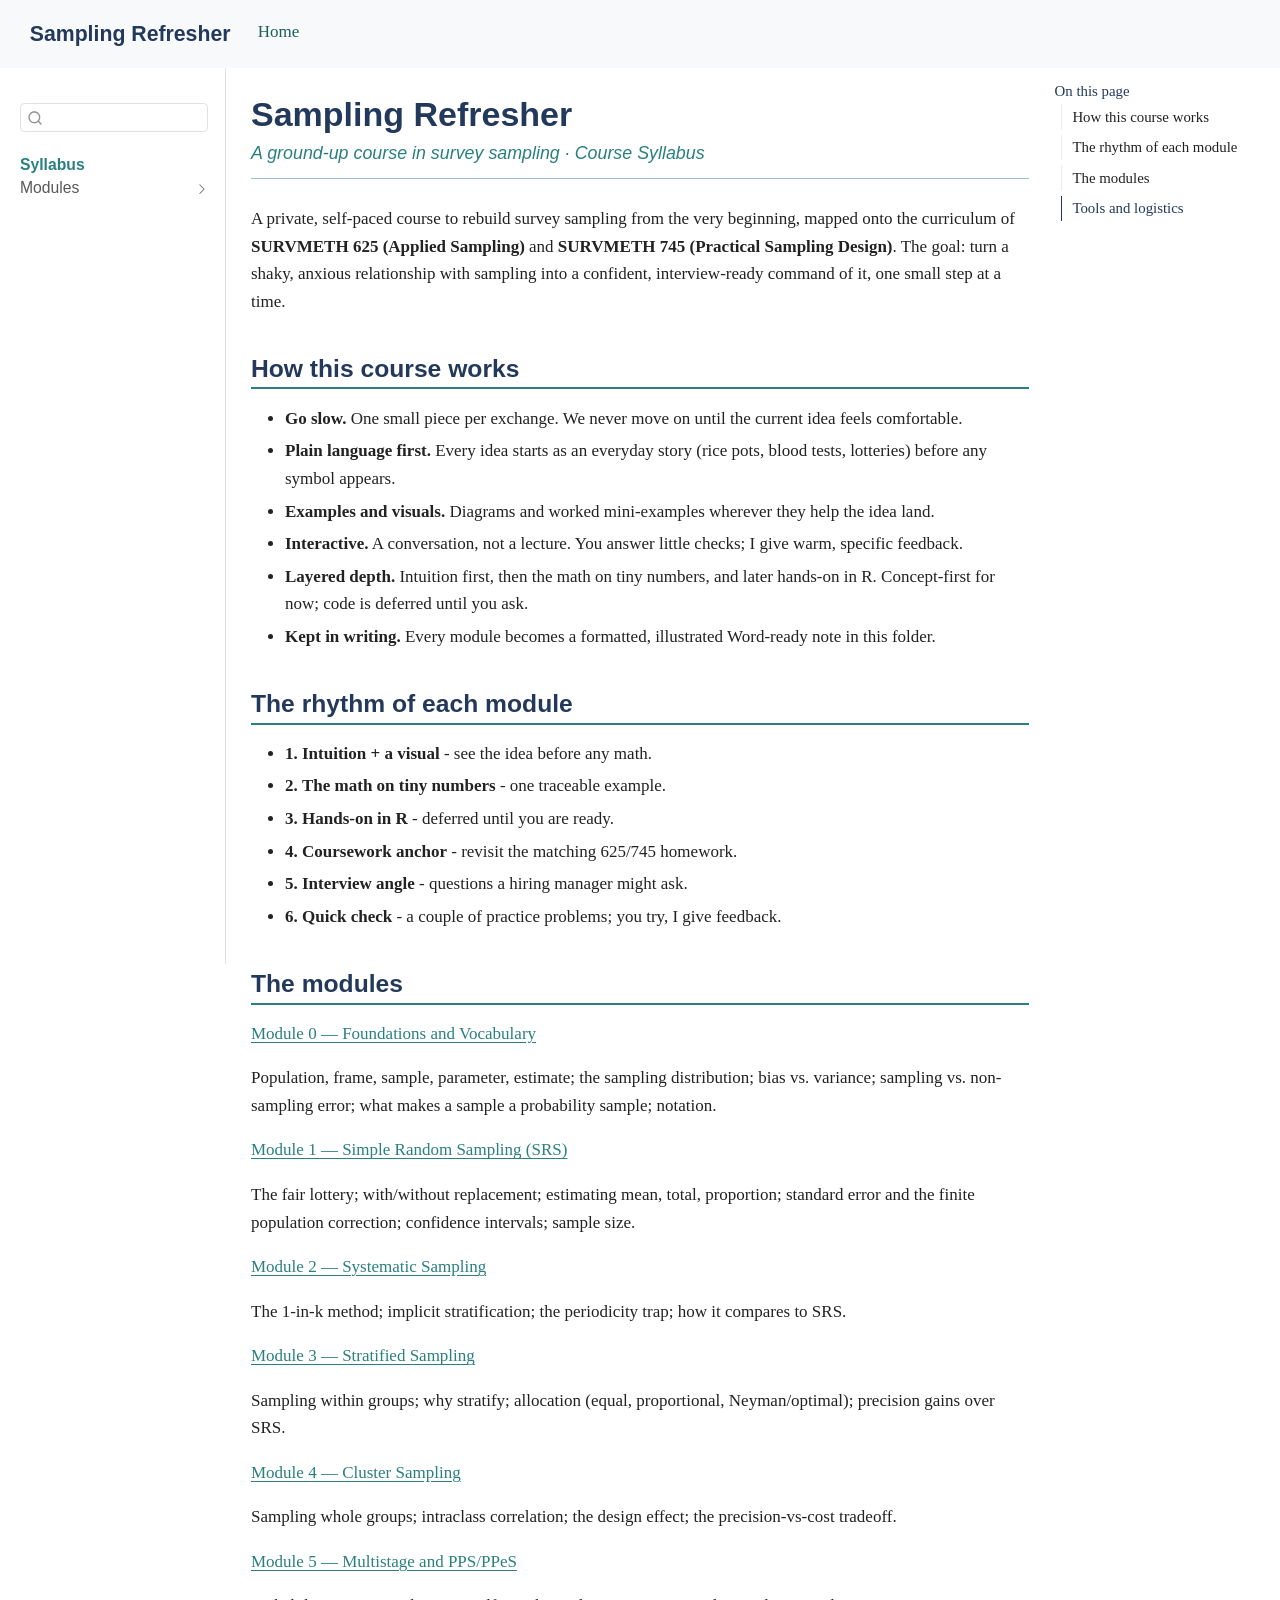
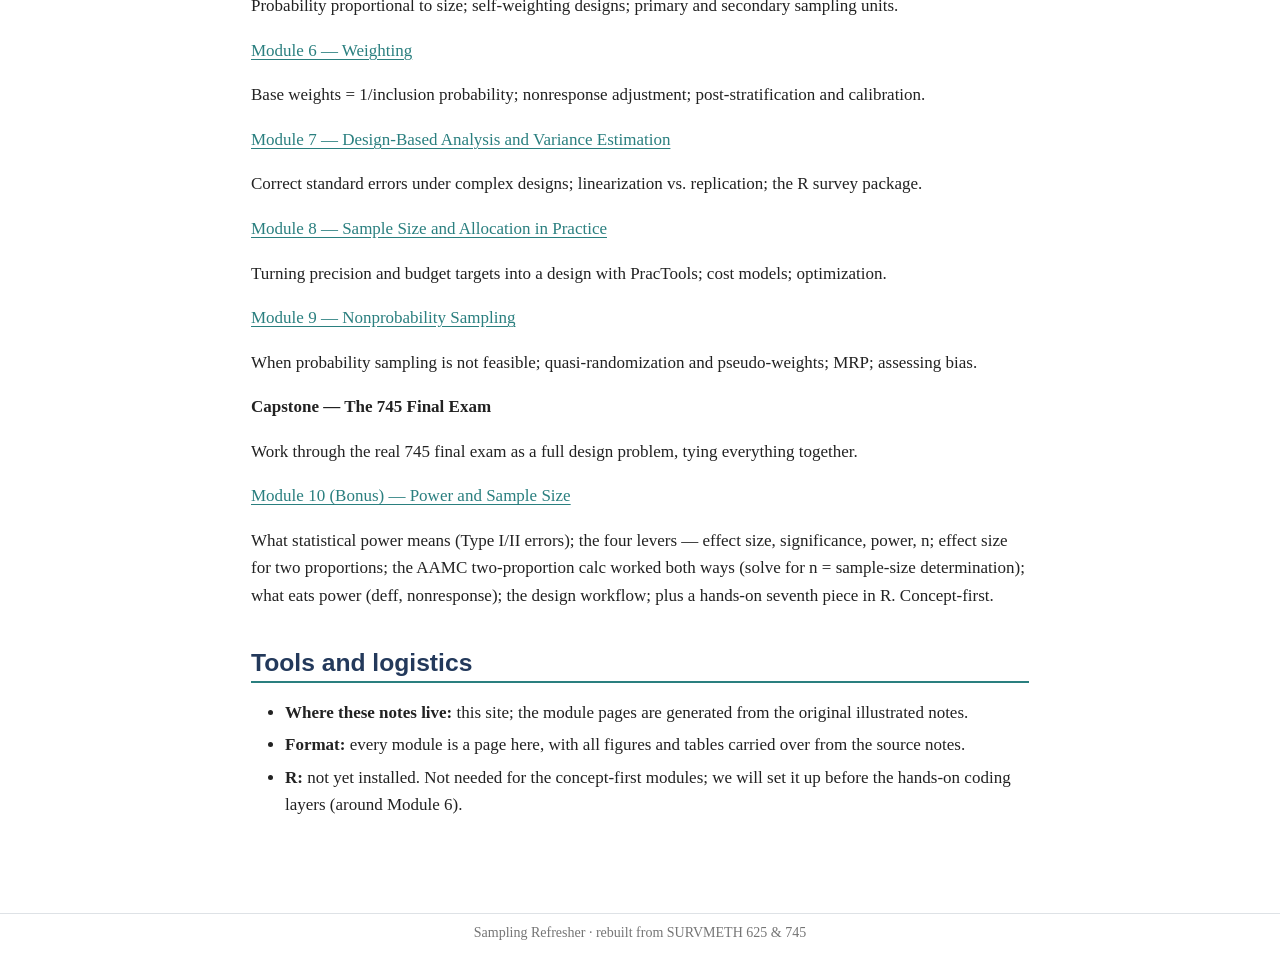
==== index.html @ e7a9854f "Built site for gh-pages" ====
<!DOCTYPE html>
<html xmlns="http://www.w3.org/1999/xhtml" lang="en" xml:lang="en"><head>

<meta charset="utf-8">
<meta name="generator" content="quarto-1.10.18">

<meta name="viewport" content="width=device-width, initial-scale=1.0, user-scalable=yes">


<title>Sampling Refresher</title>
<style>
/* Default styles provided by pandoc.
** See https://pandoc.org/MANUAL.html#variables-for-html for config info.
*/
span.smallcaps{font-variant: small-caps;}
div.columns{display: flex; gap: 1.5em;}
div.column{flex: auto;}
@media screen {
div.columns{gap: min(4vw, 1.5em);}
div.column{overflow-x: auto;}
}
div.hanging-indent{margin-left: 1.5em; text-indent: -1.5em;}
ul.task-list{list-style: none;}
ul.task-list li input[type="checkbox"] {
  width: 0.8em;
  margin: 0 0.8em 0.2em -1em; /* quarto-specific, see https://github.com/quarto-dev/quarto-cli/issues/4556 */ 
  vertical-align: middle;
}
</style>


<script src="site_libs/quarto-nav/quarto-nav.js"></script>
<script src="site_libs/quarto-nav/headroom.min.js"></script>
<script src="site_libs/clipboard/clipboard.min.js"></script>
<script src="site_libs/quarto-search/autocomplete.umd.js"></script>
<script src="site_libs/quarto-search/fuse.min.js"></script>
<script src="site_libs/quarto-search/quarto-search.js"></script>
<meta name="quarto:offset" content="./">
<script src="site_libs/quarto-html/quarto.js" type="module"></script>
<script src="site_libs/quarto-html/tabsets/tabsets.js" type="module"></script>
<script src="site_libs/quarto-html/popper.min.js"></script>
<script src="site_libs/quarto-html/tippy.umd.min.js"></script>
<script src="site_libs/quarto-html/anchor.min.js"></script>
<link href="site_libs/quarto-html/tippy.css" rel="stylesheet">
<link href="site_libs/quarto-html/quarto-syntax-highlighting-64a204ab8560d761af7679ceaba22944.css" rel="stylesheet" id="quarto-text-highlighting-styles">
<script src="site_libs/bootstrap/bootstrap.min.js"></script>
<link href="site_libs/bootstrap/bootstrap-icons.css" rel="stylesheet">
<link href="site_libs/bootstrap/bootstrap-e8ed365c7b7034f9f3f4ff1c177e9bdc.min.css" rel="stylesheet" append-hash="true" id="quarto-bootstrap" data-mode="light">
<script id="quarto-search-options" type="application/json">{
  "location": "sidebar",
  "copy-button": false,
  "collapse-after": 3,
  "panel-placement": "start",
  "type": "textbox",
  "limit": 50,
  "keyboard-shortcut": [
    "f",
    "/",
    "s"
  ],
  "language": {
    "search-no-results-text": "No results",
    "search-matching-documents-text": "matching documents",
    "search-copy-link-title": "Copy link to search",
    "search-hide-matches-text": "Hide additional matches",
    "search-more-match-text": "more match in this document",
    "search-more-matches-text": "more matches in this document",
    "search-clear-button-title": "Clear",
    "search-text-placeholder": "",
    "search-detached-cancel-button-title": "Cancel",
    "search-submit-button-title": "Submit",
    "search-label": "Search"
  }
}</script>


</head>

<body class="nav-sidebar docked nav-fixed quarto-light">

<div id="quarto-search-results"></div>
  <header id="quarto-header" class="headroom fixed-top">
    <nav class="navbar navbar-expand-lg " data-bs-theme="dark">
      <div class="navbar-container container-fluid">
      <div class="navbar-brand-container mx-auto">
    <a class="navbar-brand" href="./index.html">
    <span class="navbar-title">Sampling Refresher</span>
    </a>
  </div>
          <button class="navbar-toggler" type="button" data-bs-toggle="collapse" data-bs-target="#navbarCollapse" aria-controls="navbarCollapse" role="menu" aria-expanded="false" aria-label="Toggle navigation" onclick="if (window.quartoToggleHeadroom) { window.quartoToggleHeadroom(); }">
  <span class="navbar-toggler-icon"></span>
</button>
          <div class="collapse navbar-collapse" id="navbarCollapse">
            <ul class="navbar-nav navbar-nav-scroll me-auto">
  <li class="nav-item">
    <a class="nav-link active" href="./index.html" aria-current="page"> 
<span class="menu-text">Home</span></a>
  </li>  
</ul>
          </div> <!-- /navcollapse -->
            <div class="quarto-navbar-tools">
</div>
      </div> <!-- /container-fluid -->
    </nav>
  <nav class="quarto-secondary-nav">
    <div class="container-fluid d-flex">
      <button type="button" class="quarto-btn-toggle btn" data-bs-toggle="collapse" role="button" data-bs-target=".quarto-sidebar-collapse-item" aria-controls="quarto-sidebar" aria-expanded="false" aria-label="Toggle sidebar navigation" onclick="if (window.quartoToggleHeadroom) { window.quartoToggleHeadroom(); }">
        <i class="bi bi-layout-text-sidebar-reverse"></i>
      </button>
        <nav class="quarto-page-breadcrumbs" aria-label="breadcrumb"><ol class="breadcrumb"><li class="breadcrumb-item"><a href="./index.html">Syllabus</a></li></ol></nav>
        <a class="flex-grow-1" role="navigation" data-bs-toggle="collapse" data-bs-target=".quarto-sidebar-collapse-item" aria-controls="quarto-sidebar" aria-expanded="false" aria-label="Toggle sidebar navigation" onclick="if (window.quartoToggleHeadroom) { window.quartoToggleHeadroom(); }">      
        </a>
      <button type="button" class="btn quarto-search-button" aria-label="Search" onclick="window.quartoOpenSearch();">
        <i class="bi bi-search"></i>
      </button>
    </div>
  </nav>
</header>
<!-- content -->
<div id="quarto-content" class="quarto-container page-columns page-rows-contents page-layout-article page-navbar">
<!-- sidebar -->
  <nav id="quarto-sidebar" class="sidebar collapse collapse-horizontal quarto-sidebar-collapse-item sidebar-navigation docked overflow-auto">
        <div class="mt-2 flex-shrink-0 align-items-center">
        <div class="sidebar-search">
        <div id="quarto-search" class="" title="Search"></div>
        </div>
        </div>
    <div class="sidebar-menu-container"> 
    <ul class="list-unstyled mt-1">
        <li class="sidebar-item">
  <div class="sidebar-item-container"> 
  <a href="./index.html" class="sidebar-item-text sidebar-link active">
 <span class="menu-text">Syllabus</span></a>
  </div>
</li>
        <li class="sidebar-item sidebar-item-section">
      <div class="sidebar-item-container"> 
            <a class="sidebar-item-text sidebar-link text-start collapsed" data-bs-toggle="collapse" data-bs-target="#quarto-sidebar-section-1" role="navigation" aria-expanded="false">
 <span class="menu-text">Modules</span></a>
          <a class="sidebar-item-toggle text-start collapsed" data-bs-toggle="collapse" data-bs-target="#quarto-sidebar-section-1" role="navigation" aria-expanded="false" aria-label="Toggle section">
            <i class="bi bi-chevron-right ms-2"></i>
          </a> 
      </div>
      <ul id="quarto-sidebar-section-1" class="collapse list-unstyled sidebar-section depth1 ">  
          <li class="sidebar-item">
  <div class="sidebar-item-container"> 
  <a href="./00-foundations.html" class="sidebar-item-text sidebar-link">
 <span class="menu-text">0 · Foundations</span></a>
  </div>
</li>
          <li class="sidebar-item">
  <div class="sidebar-item-container"> 
  <a href="./01-simple-random-sampling.html" class="sidebar-item-text sidebar-link">
 <span class="menu-text">1 · Simple Random Sampling</span></a>
  </div>
</li>
          <li class="sidebar-item">
  <div class="sidebar-item-container"> 
  <a href="./02-systematic-sampling.html" class="sidebar-item-text sidebar-link">
 <span class="menu-text">2 · Systematic Sampling</span></a>
  </div>
</li>
          <li class="sidebar-item">
  <div class="sidebar-item-container"> 
  <a href="./03-stratified-sampling.html" class="sidebar-item-text sidebar-link">
 <span class="menu-text">3 · Stratified Sampling</span></a>
  </div>
</li>
          <li class="sidebar-item">
  <div class="sidebar-item-container"> 
  <a href="./04-cluster-sampling.html" class="sidebar-item-text sidebar-link">
 <span class="menu-text">4 · Cluster Sampling</span></a>
  </div>
</li>
          <li class="sidebar-item">
  <div class="sidebar-item-container"> 
  <a href="./05-multistage-pps.html" class="sidebar-item-text sidebar-link">
 <span class="menu-text">5 · Multistage &amp; PPS</span></a>
  </div>
</li>
          <li class="sidebar-item">
  <div class="sidebar-item-container"> 
  <a href="./06-weighting.html" class="sidebar-item-text sidebar-link">
 <span class="menu-text">6 · Weighting</span></a>
  </div>
</li>
          <li class="sidebar-item">
  <div class="sidebar-item-container"> 
  <a href="./07-design-based-analysis.html" class="sidebar-item-text sidebar-link">
 <span class="menu-text">7 · Design-Based Analysis</span></a>
  </div>
</li>
          <li class="sidebar-item">
  <div class="sidebar-item-container"> 
  <a href="./08-sample-size-allocation.html" class="sidebar-item-text sidebar-link">
 <span class="menu-text">8 · Sample Size &amp; Allocation</span></a>
  </div>
</li>
          <li class="sidebar-item">
  <div class="sidebar-item-container"> 
  <a href="./09-nonprobability-sampling.html" class="sidebar-item-text sidebar-link">
 <span class="menu-text">9 · Nonprobability Sampling</span></a>
  </div>
</li>
          <li class="sidebar-item">
  <div class="sidebar-item-container"> 
  <a href="./10-power-sample-size.html" class="sidebar-item-text sidebar-link">
 <span class="menu-text">10 · Power &amp; Sample Size</span></a>
  </div>
</li>
      </ul>
  </li>
    </ul>
    </div>
</nav>
<div id="quarto-sidebar-glass" class="quarto-sidebar-collapse-item" data-bs-toggle="collapse" data-bs-target=".quarto-sidebar-collapse-item"></div>
<!-- margin-sidebar -->
    <div id="quarto-margin-sidebar" class="sidebar margin-sidebar">
        <nav id="TOC" role="doc-toc" class="toc-active">
    <h2 id="toc-title">On this page</h2>
   
  <ul class="collapse">
  <li><a href="#how-this-course-works" id="toc-how-this-course-works" class="nav-link active" data-scroll-target="#how-this-course-works">How this course works</a></li>
  <li><a href="#the-rhythm-of-each-module" id="toc-the-rhythm-of-each-module" class="nav-link" data-scroll-target="#the-rhythm-of-each-module">The rhythm of each module</a></li>
  <li><a href="#the-modules" id="toc-the-modules" class="nav-link" data-scroll-target="#the-modules">The modules</a></li>
  <li><a href="#tools-and-logistics" id="toc-tools-and-logistics" class="nav-link" data-scroll-target="#tools-and-logistics">Tools and logistics</a></li>
  </ul>
</nav>
    </div>
<!-- main -->
<main class="content" id="quarto-document-content">

<header id="title-block-header" class="quarto-title-block default">
<div class="quarto-title">
<h1 class="title">Sampling Refresher</h1>
<p class="subtitle lead">A ground-up course in survey sampling · Course Syllabus</p>
</div>



<div class="quarto-title-meta">

    
  
    
  </div>
  


</header>


<p>A private, self-paced course to rebuild survey sampling from the very beginning, mapped onto the curriculum of <strong>SURVMETH 625 (Applied Sampling)</strong> and <strong>SURVMETH 745 (Practical Sampling Design)</strong>. The goal: turn a shaky, anxious relationship with sampling into a confident, interview-ready command of it, one small step at a time.</p>
<section id="how-this-course-works" class="level2">
<h2 class="anchored" data-anchor-id="how-this-course-works">How this course works</h2>
<ul>
<li><strong>Go slow.</strong> One small piece per exchange. We never move on until the current idea feels comfortable.</li>
<li><strong>Plain language first.</strong> Every idea starts as an everyday story (rice pots, blood tests, lotteries) before any symbol appears.</li>
<li><strong>Examples and visuals.</strong> Diagrams and worked mini-examples wherever they help the idea land.</li>
<li><strong>Interactive.</strong> A conversation, not a lecture. You answer little checks; I give warm, specific feedback.</li>
<li><strong>Layered depth.</strong> Intuition first, then the math on tiny numbers, and later hands-on in R. Concept-first for now; code is deferred until you ask.</li>
<li><strong>Kept in writing.</strong> Every module becomes a formatted, illustrated Word-ready note in this folder.</li>
</ul>
</section>
<section id="the-rhythm-of-each-module" class="level2">
<h2 class="anchored" data-anchor-id="the-rhythm-of-each-module">The rhythm of each module</h2>
<ul>
<li><strong>1.</strong> <strong>Intuition + a visual</strong> - see the idea before any math.</li>
<li><strong>2.</strong> <strong>The math on tiny numbers</strong> - one traceable example.</li>
<li><strong>3.</strong> <strong>Hands-on in R</strong> - deferred until you are ready.</li>
<li><strong>4.</strong> <strong>Coursework anchor</strong> - revisit the matching 625/745 homework.</li>
<li><strong>5.</strong> <strong>Interview angle</strong> - questions a hiring manager might ask.</li>
<li><strong>6.</strong> <strong>Quick check</strong> - a couple of practice problems; you try, I give feedback.</li>
</ul>
</section>
<section id="the-modules" class="level2">
<h2 class="anchored" data-anchor-id="the-modules">The modules</h2>
<p><strong><a href="./00-foundations.html">Module 0 — Foundations and Vocabulary</a></strong></p>
<p>Population, frame, sample, parameter, estimate; the sampling distribution; bias vs.&nbsp;variance; sampling vs.&nbsp;non-sampling error; what makes a sample a probability sample; notation.</p>
<p><strong><a href="./01-simple-random-sampling.html">Module 1 — Simple Random Sampling (SRS)</a></strong></p>
<p>The fair lottery; with/without replacement; estimating mean, total, proportion; standard error and the finite population correction; confidence intervals; sample size.</p>
<p><strong><a href="./02-systematic-sampling.html">Module 2 — Systematic Sampling</a></strong></p>
<p>The 1-in-k method; implicit stratification; the periodicity trap; how it compares to SRS.</p>
<p><strong><a href="./03-stratified-sampling.html">Module 3 — Stratified Sampling</a></strong></p>
<p>Sampling within groups; why stratify; allocation (equal, proportional, Neyman/optimal); precision gains over SRS.</p>
<p><strong><a href="./04-cluster-sampling.html">Module 4 — Cluster Sampling</a></strong></p>
<p>Sampling whole groups; intraclass correlation; the design effect; the precision-vs-cost tradeoff.</p>
<p><strong><a href="./05-multistage-pps.html">Module 5 — Multistage and PPS/PPeS</a></strong></p>
<p>Probability proportional to size; self-weighting designs; primary and secondary sampling units.</p>
<p><strong><a href="./06-weighting.html">Module 6 — Weighting</a></strong></p>
<p>Base weights = 1/inclusion probability; nonresponse adjustment; post-stratification and calibration.</p>
<p><strong><a href="./07-design-based-analysis.html">Module 7 — Design-Based Analysis and Variance Estimation</a></strong></p>
<p>Correct standard errors under complex designs; linearization vs.&nbsp;replication; the R survey package.</p>
<p><strong><a href="./08-sample-size-allocation.html">Module 8 — Sample Size and Allocation in Practice</a></strong></p>
<p>Turning precision and budget targets into a design with PracTools; cost models; optimization.</p>
<p><strong><a href="./09-nonprobability-sampling.html">Module 9 — Nonprobability Sampling</a></strong></p>
<p>When probability sampling is not feasible; quasi-randomization and pseudo-weights; MRP; assessing bias.</p>
<p><strong>Capstone — The 745 Final Exam</strong></p>
<p>Work through the real 745 final exam as a full design problem, tying everything together.</p>
<p><strong><a href="./10-power-sample-size.html">Module 10 (Bonus) — Power and Sample Size</a></strong></p>
<p>What statistical power means (Type I/II errors); the four levers — effect size, significance, power, n; effect size for two proportions; the AAMC two-proportion calc worked both ways (solve for n = sample-size determination); what eats power (deff, nonresponse); the design workflow; plus a hands-on seventh piece in R. Concept-first.</p>
</section>
<section id="tools-and-logistics" class="level2">
<h2 class="anchored" data-anchor-id="tools-and-logistics">Tools and logistics</h2>
<ul>
<li><strong>Where these notes live:</strong> this site; the module pages are generated from the original illustrated notes.</li>
<li><strong>Format:</strong> every module is a page here, with all figures and tables carried over from the source notes.</li>
<li><strong>R:</strong> not yet installed. Not needed for the concept-first modules; we will set it up before the hands-on coding layers (around Module 6).</li>
</ul>


</section>

</main> <!-- /main -->
<script id="quarto-html-after-body" type="application/javascript">
  window.document.addEventListener("DOMContentLoaded", function (event) {
    const icon = "";
    const anchorJS = new window.AnchorJS();
    anchorJS.options = {
      placement: 'right',
      icon: icon
    };
    anchorJS.add('.anchored');
    const isCodeAnnotation = (el) => {
      for (const clz of el.classList) {
        if (clz.startsWith('code-annotation-')) {                     
          return true;
        }
      }
      return false;
    }
    const onCopySuccess = function(e) {
      // button target
      const button = e.trigger;
      // don't keep focus
      button.blur();
      // flash "checked"
      button.classList.add('code-copy-button-checked');
      var currentTitle = button.getAttribute("title");
      button.setAttribute("title", "Copied!");
      let tooltip;
      if (window.bootstrap) {
        button.setAttribute("data-bs-toggle", "tooltip");
        button.setAttribute("data-bs-placement", "left");
        button.setAttribute("data-bs-title", "Copied!");
        tooltip = new bootstrap.Tooltip(button, 
          { trigger: "manual", 
            customClass: "code-copy-button-tooltip",
            offset: [0, -8]});
        tooltip.show();    
      }
      setTimeout(function() {
        if (tooltip) {
          tooltip.hide();
          button.removeAttribute("data-bs-title");
          button.removeAttribute("data-bs-toggle");
          button.removeAttribute("data-bs-placement");
        }
        button.setAttribute("title", currentTitle);
        button.classList.remove('code-copy-button-checked');
      }, 1000);
      // clear code selection
      e.clearSelection();
    }
    const getTextToCopy = function(trigger) {
      const outerScaffold = trigger.parentElement.cloneNode(true);
      const codeEl = outerScaffold.querySelector('code');
      for (const childEl of codeEl.children) {
        if (isCodeAnnotation(childEl)) {
          childEl.remove();
        }
      }
      return codeEl.innerText;
    }
    const clipboard = new window.ClipboardJS('.code-copy-button:not([data-in-quarto-modal])', {
      text: getTextToCopy
    });
    clipboard.on('success', onCopySuccess);
    if (window.document.getElementById('quarto-embedded-source-code-modal')) {
      const clipboardModal = new window.ClipboardJS('.code-copy-button[data-in-quarto-modal]', {
        text: getTextToCopy,
        container: window.document.getElementById('quarto-embedded-source-code-modal')
      });
      clipboardModal.on('success', onCopySuccess);
    }
      var localhostRegex = new RegExp(/^(?:http|https):\/\/localhost\:?[0-9]*\//);
      var mailtoRegex = new RegExp(/^mailto:/);
        var filterRegex = new RegExp("https:\/\/ilmuljahan\.github\.io\/sampling-refresher\/");
      var isInternal = (href) => {
          return filterRegex.test(href) || localhostRegex.test(href) || mailtoRegex.test(href);
      }
      // Inspect non-navigation links and adorn them if external
     var links = window.document.querySelectorAll('a[href]:not(.nav-link):not(.navbar-brand):not(.toc-action):not(.sidebar-link):not(.sidebar-item-toggle):not(.pagination-link):not(.no-external):not([aria-hidden]):not(.dropdown-item):not(.quarto-navigation-tool):not(.about-link)');
      for (var i=0; i<links.length; i++) {
        const link = links[i];
        if (!isInternal(link.href)) {
          // undo the damage that might have been done by quarto-nav.js in the case of
          // links that we want to consider external
          if (link.dataset.originalHref !== undefined) {
            link.href = link.dataset.originalHref;
          }
            // target, if specified
            link.setAttribute("target", "_blank");
            if (link.getAttribute("rel") === null) {
              link.setAttribute("rel", "noopener");
            }
        }
      }
    function tippyHover(el, contentFn, onTriggerFn, onUntriggerFn) {
      const config = {
        allowHTML: true,
        maxWidth: 500,
        delay: 100,
        arrow: false,
        appendTo: function(el) {
            return el.parentElement;
        },
        interactive: true,
        interactiveBorder: 10,
        theme: 'quarto',
        placement: 'bottom-start',
      };
      if (contentFn) {
        config.content = contentFn;
      }
      if (onTriggerFn) {
        config.onTrigger = onTriggerFn;
      }
      if (onUntriggerFn) {
        config.onUntrigger = onUntriggerFn;
      }
      window.tippy(el, config); 
    }
    const noterefs = window.document.querySelectorAll('a[role="doc-noteref"]');
    for (var i=0; i<noterefs.length; i++) {
      const ref = noterefs[i];
      tippyHover(ref, function() {
        // use id or data attribute instead here
        let href = ref.getAttribute('data-footnote-href') || ref.getAttribute('href');
        try { href = new URL(href).hash; } catch {}
        const id = href.replace(/^#\/?/, "");
        const note = window.document.getElementById(id);
        if (note) {
          return note.innerHTML;
        } else {
          return "";
        }
      });
    }
    const xrefs = window.document.querySelectorAll('a.quarto-xref');
    const processXRef = (id, note) => {
      // Strip column container classes
      const stripColumnClz = (el) => {
        el.classList.remove("page-full", "page-columns");
        if (el.children) {
          for (const child of el.children) {
            stripColumnClz(child);
          }
        }
      }
      stripColumnClz(note)
      if (id === null || id.startsWith('sec-')) {
        // Special case sections, only their first couple elements
        const container = document.createElement("div");
        if (note.children && note.children.length > 2) {
          container.appendChild(note.children[0].cloneNode(true));
          for (let i = 1; i < note.children.length; i++) {
            const child = note.children[i];
            if (child.tagName === "P" && child.innerText === "") {
              continue;
            } else {
              container.appendChild(child.cloneNode(true));
              break;
            }
          }
          if (window.Quarto?.typesetMath) {
            window.Quarto.typesetMath(container);
          }
          return container.innerHTML
        } else {
          if (window.Quarto?.typesetMath) {
            window.Quarto.typesetMath(note);
          }
          return note.innerHTML;
        }
      } else {
        // Remove any anchor links if they are present
        const anchorLink = note.querySelector('a.anchorjs-link');
        if (anchorLink) {
          anchorLink.remove();
        }
        if (window.Quarto?.typesetMath) {
          window.Quarto.typesetMath(note);
        }
        if (note.classList.contains("callout")) {
          return note.outerHTML;
        } else {
          return note.innerHTML;
        }
      }
    }
    for (var i=0; i<xrefs.length; i++) {
      const xref = xrefs[i];
      tippyHover(xref, undefined, function(instance) {
        instance.disable();
        let url = xref.getAttribute('href');
        let hash = undefined; 
        if (url.startsWith('#')) {
          hash = url;
        } else {
          try { hash = new URL(url).hash; } catch {}
        }
        if (hash) {
          const id = hash.replace(/^#\/?/, "");
          const note = window.document.getElementById(id);
          if (note !== null) {
            try {
              const html = processXRef(id, note.cloneNode(true));
              instance.setContent(html);
            } finally {
              instance.enable();
              instance.show();
            }
          } else {
            // See if we can fetch this
            fetch(url.split('#')[0])
            .then(res => res.text())
            .then(html => {
              const parser = new DOMParser();
              const htmlDoc = parser.parseFromString(html, "text/html");
              const note = htmlDoc.getElementById(id);
              if (note !== null) {
                const html = processXRef(id, note);
                instance.setContent(html);
              } 
            }).finally(() => {
              instance.enable();
              instance.show();
            });
          }
        } else {
          // See if we can fetch a full url (with no hash to target)
          // This is a special case and we should probably do some content thinning / targeting
          fetch(url)
          .then(res => res.text())
          .then(html => {
            const parser = new DOMParser();
            const htmlDoc = parser.parseFromString(html, "text/html");
            const note = htmlDoc.querySelector('main.content');
            if (note !== null) {
              // This should only happen for chapter cross references
              // (since there is no id in the URL)
              // remove the first header
              if (note.children.length > 0 && note.children[0].tagName === "HEADER") {
                note.children[0].remove();
              }
              const html = processXRef(null, note);
              instance.setContent(html);
            } 
          }).finally(() => {
            instance.enable();
            instance.show();
          });
        }
      }, function(instance) {
      });
    }
        let selectedAnnoteEl;
        const selectorForAnnotation = ( cell, annotation) => {
          let cellAttr = 'data-code-cell="' + cell + '"';
          let lineAttr = 'data-code-annotation="' +  annotation + '"';
          const selector = 'span[' + cellAttr + '][' + lineAttr + ']';
          return selector;
        }
        const selectCodeLines = (annoteEl) => {
          const doc = window.document;
          const targetCell = annoteEl.getAttribute("data-target-cell");
          const targetAnnotation = annoteEl.getAttribute("data-target-annotation");
          const annoteSpan = window.document.querySelector(selectorForAnnotation(targetCell, targetAnnotation));
          const lines = annoteSpan.getAttribute("data-code-lines").split(",");
          const lineIds = lines.map((line) => {
            return targetCell + "-" + line;
          })
          let top = null;
          let height = null;
          let parent = null;
          if (lineIds.length > 0) {
              //compute the position of the single el (top and bottom and make a div)
              const el = window.document.getElementById(lineIds[0]);
              top = el.offsetTop;
              height = el.offsetHeight;
              parent = el.parentElement.parentElement;
            if (lineIds.length > 1) {
              const lastEl = window.document.getElementById(lineIds[lineIds.length - 1]);
              const bottom = lastEl.offsetTop + lastEl.offsetHeight;
              height = bottom - top;
            }
            if (top !== null && height !== null && parent !== null) {
              // cook up a div (if necessary) and position it 
              let div = window.document.getElementById("code-annotation-line-highlight");
              if (div === null) {
                div = window.document.createElement("div");
                div.setAttribute("id", "code-annotation-line-highlight");
                div.style.position = 'absolute';
                parent.appendChild(div);
              }
              div.style.top = top - 2 + "px";
              div.style.height = height + 4 + "px";
              div.style.left = 0;
              let gutterDiv = window.document.getElementById("code-annotation-line-highlight-gutter");
              if (gutterDiv === null) {
                gutterDiv = window.document.createElement("div");
                gutterDiv.setAttribute("id", "code-annotation-line-highlight-gutter");
                gutterDiv.style.position = 'absolute';
                const codeCell = window.document.getElementById(targetCell);
                const gutter = codeCell.querySelector('.code-annotation-gutter');
                gutter.appendChild(gutterDiv);
              }
              gutterDiv.style.top = top - 2 + "px";
              gutterDiv.style.height = height + 4 + "px";
            }
            selectedAnnoteEl = annoteEl;
          }
        };
        const unselectCodeLines = () => {
          const elementsIds = ["code-annotation-line-highlight", "code-annotation-line-highlight-gutter"];
          elementsIds.forEach((elId) => {
            const div = window.document.getElementById(elId);
            if (div) {
              div.remove();
            }
          });
          selectedAnnoteEl = undefined;
        };
          // Handle positioning of the toggle
      window.addEventListener(
        "resize",
        throttle(() => {
          elRect = undefined;
          if (selectedAnnoteEl) {
            selectCodeLines(selectedAnnoteEl);
          }
        }, 10)
      );
      function throttle(fn, ms) {
      let throttle = false;
      let timer;
        return (...args) => {
          if(!throttle) { // first call gets through
              fn.apply(this, args);
              throttle = true;
          } else { // all the others get throttled
              if(timer) clearTimeout(timer); // cancel #2
              timer = setTimeout(() => {
                fn.apply(this, args);
                timer = throttle = false;
              }, ms);
          }
        };
      }
        // Attach click handler to the DT
        const annoteDls = window.document.querySelectorAll('dt[data-target-cell]');
        for (const annoteDlNode of annoteDls) {
          annoteDlNode.addEventListener('click', (event) => {
            const clickedEl = event.target;
            if (clickedEl !== selectedAnnoteEl) {
              unselectCodeLines();
              const activeEl = window.document.querySelector('dt[data-target-cell].code-annotation-active');
              if (activeEl) {
                activeEl.classList.remove('code-annotation-active');
              }
              selectCodeLines(clickedEl);
              clickedEl.classList.add('code-annotation-active');
            } else {
              // Unselect the line
              unselectCodeLines();
              clickedEl.classList.remove('code-annotation-active');
            }
          });
        }
    const findCites = (el) => {
      const parentEl = el.parentElement;
      if (parentEl) {
        const cites = parentEl.dataset.cites;
        if (cites) {
          return {
            el,
            cites: cites.split(' ')
          };
        } else {
          return findCites(el.parentElement)
        }
      } else {
        return undefined;
      }
    };
    var bibliorefs = window.document.querySelectorAll('a[role="doc-biblioref"]');
    for (var i=0; i<bibliorefs.length; i++) {
      const ref = bibliorefs[i];
      const citeInfo = findCites(ref);
      if (citeInfo) {
        tippyHover(citeInfo.el, function() {
          var popup = window.document.createElement('div');
          citeInfo.cites.forEach(function(cite) {
            var citeDiv = window.document.createElement('div');
            citeDiv.classList.add('hanging-indent');
            citeDiv.classList.add('csl-entry');
            var biblioDiv = window.document.getElementById('ref-' + cite);
            if (biblioDiv) {
              citeDiv.innerHTML = biblioDiv.innerHTML;
            }
            popup.appendChild(citeDiv);
          });
          return popup.innerHTML;
        });
      }
    }
  });
  </script>
</div> <!-- /content -->
<footer class="footer">
  <div class="nav-footer">
    <div class="nav-footer-left">
      &nbsp;
    </div>   
    <div class="nav-footer-center">
<p>Sampling Refresher · rebuilt from SURVMETH 625 &amp; 745</p>
</div>
    <div class="nav-footer-right">
      &nbsp;
    </div>
  </div>
</footer>




</body></html>
---- site_libs/quarto-html/tippy.css ----
.tippy-box[data-animation=fade][data-state=hidden]{opacity:0}[data-tippy-root]{max-width:calc(100vw - 10px)}.tippy-box{position:relative;background-color:#333;color:#fff;border-radius:4px;font-size:14px;line-height:1.4;white-space:normal;outline:0;transition-property:transform,visibility,opacity}.tippy-box[data-placement^=top]>.tippy-arrow{bottom:0}.tippy-box[data-placement^=top]>.tippy-arrow:before{bottom:-7px;left:0;border-width:8px 8px 0;border-top-color:initial;transform-origin:center top}.tippy-box[data-placement^=bottom]>.tippy-arrow{top:0}.tippy-box[data-placement^=bottom]>.tippy-arrow:before{top:-7px;left:0;border-width:0 8px 8px;border-bottom-color:initial;transform-origin:center bottom}.tippy-box[data-placement^=left]>.tippy-arrow{right:0}.tippy-box[data-placement^=left]>.tippy-arrow:before{border-width:8px 0 8px 8px;border-left-color:initial;right:-7px;transform-origin:center left}.tippy-box[data-placement^=right]>.tippy-arrow{left:0}.tippy-box[data-placement^=right]>.tippy-arrow:before{left:-7px;border-width:8px 8px 8px 0;border-right-color:initial;transform-origin:center right}.tippy-box[data-inertia][data-state=visible]{transition-timing-function:cubic-bezier(.54,1.5,.38,1.11)}.tippy-arrow{width:16px;height:16px;color:#333}.tippy-arrow:before{content:"";position:absolute;border-color:transparent;border-style:solid}.tippy-content{position:relative;padding:5px 9px;z-index:1}
---- site_libs/quarto-html/quarto-syntax-highlighting-64a204ab8560d761af7679ceaba22944.css ----
/* quarto syntax highlight colors */
:root {
  --quarto-hl-ot-color: #003B4F;
  --quarto-hl-at-color: #657422;
  --quarto-hl-ss-color: #20794D;
  --quarto-hl-an-color: #5E5E5E;
  --quarto-hl-fu-color: #4758AB;
  --quarto-hl-st-color: #20794D;
  --quarto-hl-cf-color: #003B4F;
  --quarto-hl-op-color: #5E5E5E;
  --quarto-hl-er-color: #AD0000;
  --quarto-hl-bn-color: #AD0000;
  --quarto-hl-al-color: #AD0000;
  --quarto-hl-va-color: #111111;
  --quarto-hl-bu-color: inherit;
  --quarto-hl-ex-color: inherit;
  --quarto-hl-pp-color: #AD0000;
  --quarto-hl-in-color: #5E5E5E;
  --quarto-hl-vs-color: #20794D;
  --quarto-hl-wa-color: #5E5E5E;
  --quarto-hl-do-color: #5E5E5E;
  --quarto-hl-im-color: #00769E;
  --quarto-hl-ch-color: #20794D;
  --quarto-hl-dt-color: #AD0000;
  --quarto-hl-fl-color: #AD0000;
  --quarto-hl-co-color: #5E5E5E;
  --quarto-hl-cv-color: #5E5E5E;
  --quarto-hl-cn-color: #8f5902;
  --quarto-hl-sc-color: #5E5E5E;
  --quarto-hl-dv-color: #AD0000;
  --quarto-hl-kw-color: #003B4F;
}

/* other quarto variables */
:root {
  --quarto-font-monospace: SFMono-Regular, Menlo, Monaco, Consolas, "Liberation Mono", "Courier New", monospace;
}

/* syntax highlight based on Pandoc's rules */
pre > code.sourceCode > span {
  color: #003B4F;
}

code.sourceCode > span {
  color: #003B4F;
}

div.sourceCode,
div.sourceCode pre.sourceCode {
  color: #003B4F;
}

/* Normal */
code span {
  color: #003B4F;
}

/* Alert */
code span.al {
  color: #AD0000;
  font-style: inherit;
}

/* Annotation */
code span.an {
  color: #5E5E5E;
  font-style: inherit;
}

/* Attribute */
code span.at {
  color: #657422;
  font-style: inherit;
}

/* BaseN */
code span.bn {
  color: #AD0000;
  font-style: inherit;
}

/* BuiltIn */
code span.bu {
  font-style: inherit;
}

/* ControlFlow */
code span.cf {
  color: #003B4F;
  font-weight: bold;
  font-style: inherit;
}

/* Char */
code span.ch {
  color: #20794D;
  font-style: inherit;
}

/* Constant */
code span.cn {
  color: #8f5902;
  font-style: inherit;
}

/* Comment */
code span.co {
  color: #5E5E5E;
  font-style: inherit;
}

/* CommentVar */
code span.cv {
  color: #5E5E5E;
  font-style: italic;
}

/* Documentation */
code span.do {
  color: #5E5E5E;
  font-style: italic;
}

/* DataType */
code span.dt {
  color: #AD0000;
  font-style: inherit;
}

/* DecVal */
code span.dv {
  color: #AD0000;
  font-style: inherit;
}

/* Error */
code span.er {
  color: #AD0000;
  font-style: inherit;
}

/* Extension */
code span.ex {
  font-style: inherit;
}

/* Float */
code span.fl {
  color: #AD0000;
  font-style: inherit;
}

/* Function */
code span.fu {
  color: #4758AB;
  font-style: inherit;
}

/* Import */
code span.im {
  color: #00769E;
  font-style: inherit;
}

/* Information */
code span.in {
  color: #5E5E5E;
  font-style: inherit;
}

/* Keyword */
code span.kw {
  color: #003B4F;
  font-weight: bold;
  font-style: inherit;
}

/* Operator */
code span.op {
  color: #5E5E5E;
  font-style: inherit;
}

/* Other */
code span.ot {
  color: #003B4F;
  font-style: inherit;
}

/* Preprocessor */
code span.pp {
  color: #AD0000;
  font-style: inherit;
}

/* SpecialChar */
code span.sc {
  color: #5E5E5E;
  font-style: inherit;
}

/* SpecialString */
code span.ss {
  color: #20794D;
  font-style: inherit;
}

/* String */
code span.st {
  color: #20794D;
  font-style: inherit;
}

/* Variable */
code span.va {
  color: #111111;
  font-style: inherit;
}

/* VerbatimString */
code span.vs {
  color: #20794D;
  font-style: inherit;
}

/* Warning */
code span.wa {
  color: #5E5E5E;
  font-style: italic;
}

.prevent-inlining {
  content: "</";
}

/*# sourceMappingURL=9d8d5bb603a83b8298b89080a598c93b.css.map */
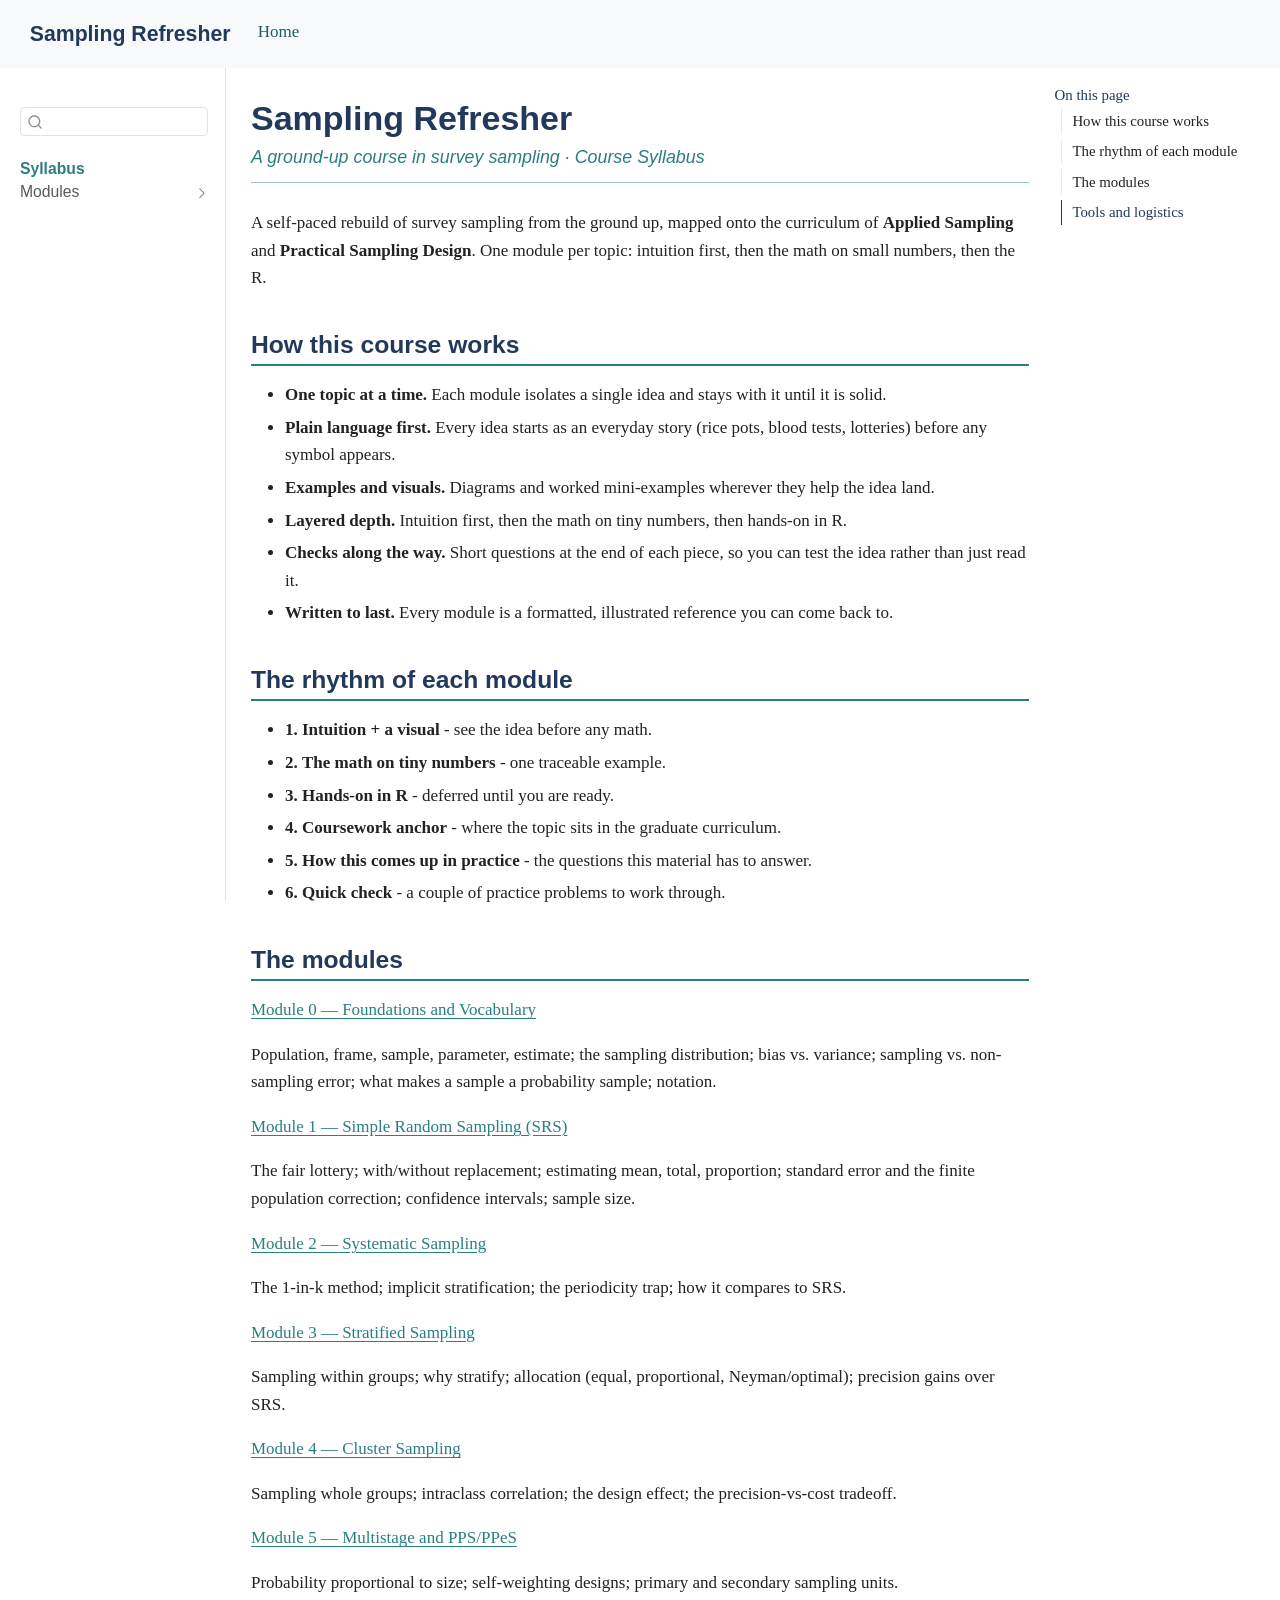
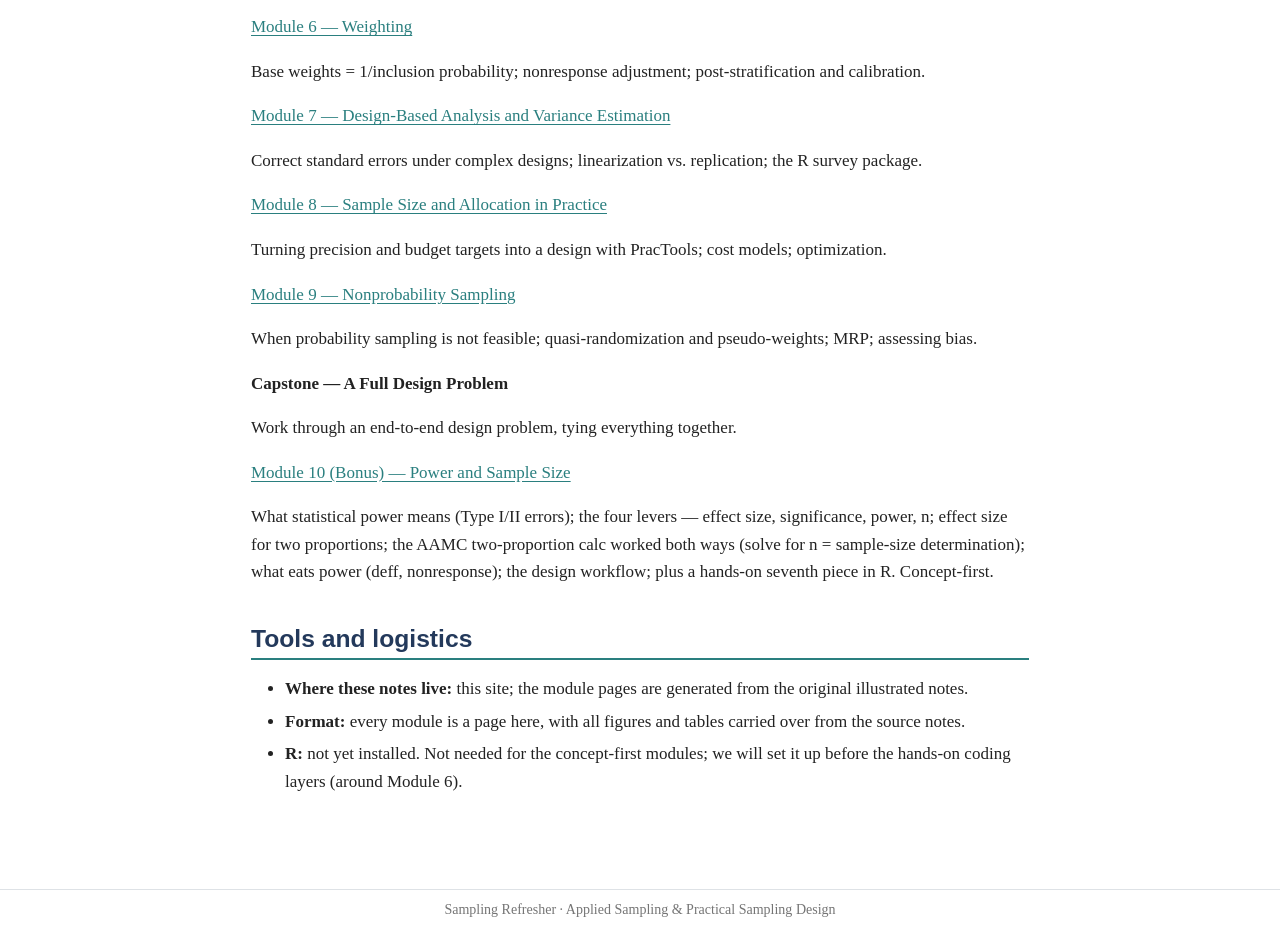
==== commit fe8693e5: "Built site for gh-pages" ====
--- a/index.html
+++ b/index.html
@@ -2,7 +2,7 @@
 <html xmlns="http://www.w3.org/1999/xhtml" lang="en" xml:lang="en"><head>
 
 <meta charset="utf-8">
-<meta name="generator" content="quarto-1.10.18">
+<meta name="generator" content="quarto-1.9.38">
 
 <meta name="viewport" content="width=device-width, initial-scale=1.0, user-scalable=yes">
 
@@ -12,13 +12,10 @@
 /* Default styles provided by pandoc.
 ** See https://pandoc.org/MANUAL.html#variables-for-html for config info.
 */
+code{white-space: pre-wrap;}
 span.smallcaps{font-variant: small-caps;}
-div.columns{display: flex; gap: 1.5em;}
-div.column{flex: auto;}
-@media screen {
-div.columns{gap: min(4vw, 1.5em);}
-div.column{overflow-x: auto;}
-}
+div.columns{display: flex; gap: min(4vw, 1.5em);}
+div.column{flex: auto; overflow-x: auto;}
 div.hanging-indent{margin-left: 1.5em; text-indent: -1.5em;}
 ul.task-list{list-style: none;}
 ul.task-list li input[type="checkbox"] {
@@ -42,10 +39,10 @@
 <script src="site_libs/quarto-html/tippy.umd.min.js"></script>
 <script src="site_libs/quarto-html/anchor.min.js"></script>
 <link href="site_libs/quarto-html/tippy.css" rel="stylesheet">
-<link href="site_libs/quarto-html/quarto-syntax-highlighting-64a204ab8560d761af7679ceaba22944.css" rel="stylesheet" id="quarto-text-highlighting-styles">
+<link href="site_libs/quarto-html/quarto-syntax-highlighting-15634bcf2e68342d4ad2dfa704d543f6.css" rel="stylesheet" id="quarto-text-highlighting-styles">
 <script src="site_libs/bootstrap/bootstrap.min.js"></script>
 <link href="site_libs/bootstrap/bootstrap-icons.css" rel="stylesheet">
-<link href="site_libs/bootstrap/bootstrap-e8ed365c7b7034f9f3f4ff1c177e9bdc.min.css" rel="stylesheet" append-hash="true" id="quarto-bootstrap" data-mode="light">
+<link href="site_libs/bootstrap/bootstrap-e8d91532b558204ec916bde7de9fbf8c.min.css" rel="stylesheet" append-hash="true" id="quarto-bootstrap" data-mode="light">
 <script id="quarto-search-options" type="application/json">{
   "location": "sidebar",
   "copy-button": false,
@@ -250,16 +247,16 @@
 </header>
 
 
-<p>A private, self-paced course to rebuild survey sampling from the very beginning, mapped onto the curriculum of <strong>SURVMETH 625 (Applied Sampling)</strong> and <strong>SURVMETH 745 (Practical Sampling Design)</strong>. The goal: turn a shaky, anxious relationship with sampling into a confident, interview-ready command of it, one small step at a time.</p>
+<p>A self-paced rebuild of survey sampling from the ground up, mapped onto the curriculum of <strong>Applied Sampling</strong> and <strong>Practical Sampling Design</strong>. One module per topic: intuition first, then the math on small numbers, then the R.</p>
 <section id="how-this-course-works" class="level2">
 <h2 class="anchored" data-anchor-id="how-this-course-works">How this course works</h2>
 <ul>
-<li><strong>Go slow.</strong> One small piece per exchange. We never move on until the current idea feels comfortable.</li>
+<li><strong>One topic at a time.</strong> Each module isolates a single idea and stays with it until it is solid.</li>
 <li><strong>Plain language first.</strong> Every idea starts as an everyday story (rice pots, blood tests, lotteries) before any symbol appears.</li>
 <li><strong>Examples and visuals.</strong> Diagrams and worked mini-examples wherever they help the idea land.</li>
-<li><strong>Interactive.</strong> A conversation, not a lecture. You answer little checks; I give warm, specific feedback.</li>
-<li><strong>Layered depth.</strong> Intuition first, then the math on tiny numbers, and later hands-on in R. Concept-first for now; code is deferred until you ask.</li>
-<li><strong>Kept in writing.</strong> Every module becomes a formatted, illustrated Word-ready note in this folder.</li>
+<li><strong>Layered depth.</strong> Intuition first, then the math on tiny numbers, then hands-on in R.</li>
+<li><strong>Checks along the way.</strong> Short questions at the end of each piece, so you can test the idea rather than just read it.</li>
+<li><strong>Written to last.</strong> Every module is a formatted, illustrated reference you can come back to.</li>
 </ul>
 </section>
 <section id="the-rhythm-of-each-module" class="level2">
@@ -268,9 +265,9 @@
 <li><strong>1.</strong> <strong>Intuition + a visual</strong> - see the idea before any math.</li>
 <li><strong>2.</strong> <strong>The math on tiny numbers</strong> - one traceable example.</li>
 <li><strong>3.</strong> <strong>Hands-on in R</strong> - deferred until you are ready.</li>
-<li><strong>4.</strong> <strong>Coursework anchor</strong> - revisit the matching 625/745 homework.</li>
-<li><strong>5.</strong> <strong>Interview angle</strong> - questions a hiring manager might ask.</li>
-<li><strong>6.</strong> <strong>Quick check</strong> - a couple of practice problems; you try, I give feedback.</li>
+<li><strong>4.</strong> <strong>Coursework anchor</strong> - where the topic sits in the graduate curriculum.</li>
+<li><strong>5.</strong> <strong>How this comes up in practice</strong> - the questions this material has to answer.</li>
+<li><strong>6.</strong> <strong>Quick check</strong> - a couple of practice problems to work through.</li>
 </ul>
 </section>
 <section id="the-modules" class="level2">
@@ -295,8 +292,8 @@
 <p>Turning precision and budget targets into a design with PracTools; cost models; optimization.</p>
 <p><strong><a href="./09-nonprobability-sampling.html">Module 9 — Nonprobability Sampling</a></strong></p>
 <p>When probability sampling is not feasible; quasi-randomization and pseudo-weights; MRP; assessing bias.</p>
-<p><strong>Capstone — The 745 Final Exam</strong></p>
-<p>Work through the real 745 final exam as a full design problem, tying everything together.</p>
+<p><strong>Capstone — A Full Design Problem</strong></p>
+<p>Work through an end-to-end design problem, tying everything together.</p>
 <p><strong><a href="./10-power-sample-size.html">Module 10 (Bonus) — Power and Sample Size</a></strong></p>
 <p>What statistical power means (Type I/II errors); the four levers — effect size, significance, power, n; effect size for two proportions; the AAMC two-proportion calc worked both ways (solve for n = sample-size determination); what eats power (deff, nonresponse); the design workflow; plus a hands-on seventh piece in R. Concept-first.</p>
 </section>
@@ -724,7 +721,7 @@
       &nbsp;
     </div>   
     <div class="nav-footer-center">
-<p>Sampling Refresher · rebuilt from SURVMETH 625 &amp; 745</p>
+<p>Sampling Refresher · Applied Sampling &amp; Practical Sampling Design</p>
 </div>
     <div class="nav-footer-right">
       &nbsp;
--- a/site_libs/quarto-html/quarto-syntax-highlighting-15634bcf2e68342d4ad2dfa704d543f6.css
+++ b/site_libs/quarto-html/quarto-syntax-highlighting-15634bcf2e68342d4ad2dfa704d543f6.css
@@ -0,0 +1,236 @@
+/* quarto syntax highlight colors */
+:root {
+  --quarto-hl-ot-color: #003B4F;
+  --quarto-hl-at-color: #657422;
+  --quarto-hl-ss-color: #20794D;
+  --quarto-hl-an-color: #5E5E5E;
+  --quarto-hl-fu-color: #4758AB;
+  --quarto-hl-st-color: #20794D;
+  --quarto-hl-cf-color: #003B4F;
+  --quarto-hl-op-color: #5E5E5E;
+  --quarto-hl-er-color: #AD0000;
+  --quarto-hl-bn-color: #AD0000;
+  --quarto-hl-al-color: #AD0000;
+  --quarto-hl-va-color: #111111;
+  --quarto-hl-bu-color: inherit;
+  --quarto-hl-ex-color: inherit;
+  --quarto-hl-pp-color: #AD0000;
+  --quarto-hl-in-color: #5E5E5E;
+  --quarto-hl-vs-color: #20794D;
+  --quarto-hl-wa-color: #5E5E5E;
+  --quarto-hl-do-color: #5E5E5E;
+  --quarto-hl-im-color: #00769E;
+  --quarto-hl-ch-color: #20794D;
+  --quarto-hl-dt-color: #AD0000;
+  --quarto-hl-fl-color: #AD0000;
+  --quarto-hl-co-color: #5E5E5E;
+  --quarto-hl-cv-color: #5E5E5E;
+  --quarto-hl-cn-color: #8f5902;
+  --quarto-hl-sc-color: #5E5E5E;
+  --quarto-hl-dv-color: #AD0000;
+  --quarto-hl-kw-color: #003B4F;
+}
+
+/* other quarto variables */
+:root {
+  --quarto-font-monospace: SFMono-Regular, Menlo, Monaco, Consolas, "Liberation Mono", "Courier New", monospace;
+}
+
+/* syntax highlight based on Pandoc's rules */
+pre > code.sourceCode > span {
+  color: #003B4F;
+}
+
+code.sourceCode > span {
+  color: #003B4F;
+}
+
+div.sourceCode,
+div.sourceCode pre.sourceCode {
+  color: #003B4F;
+}
+
+/* Normal */
+code span {
+  color: #003B4F;
+}
+
+/* Alert */
+code span.al {
+  color: #AD0000;
+  font-style: inherit;
+}
+
+/* Annotation */
+code span.an {
+  color: #5E5E5E;
+  font-style: inherit;
+}
+
+/* Attribute */
+code span.at {
+  color: #657422;
+  font-style: inherit;
+}
+
+/* BaseN */
+code span.bn {
+  color: #AD0000;
+  font-style: inherit;
+}
+
+/* BuiltIn */
+code span.bu {
+  font-style: inherit;
+}
+
+/* ControlFlow */
+code span.cf {
+  color: #003B4F;
+  font-weight: bold;
+  font-style: inherit;
+}
+
+/* Char */
+code span.ch {
+  color: #20794D;
+  font-style: inherit;
+}
+
+/* Constant */
+code span.cn {
+  color: #8f5902;
+  font-style: inherit;
+}
+
+/* Comment */
+code span.co {
+  color: #5E5E5E;
+  font-style: inherit;
+}
+
+/* CommentVar */
+code span.cv {
+  color: #5E5E5E;
+  font-style: italic;
+}
+
+/* Documentation */
+code span.do {
+  color: #5E5E5E;
+  font-style: italic;
+}
+
+/* DataType */
+code span.dt {
+  color: #AD0000;
+  font-style: inherit;
+}
+
+/* DecVal */
+code span.dv {
+  color: #AD0000;
+  font-style: inherit;
+}
+
+/* Error */
+code span.er {
+  color: #AD0000;
+  font-style: inherit;
+}
+
+/* Extension */
+code span.ex {
+  font-style: inherit;
+}
+
+/* Float */
+code span.fl {
+  color: #AD0000;
+  font-style: inherit;
+}
+
+/* Function */
+code span.fu {
+  color: #4758AB;
+  font-style: inherit;
+}
+
+/* Import */
+code span.im {
+  color: #00769E;
+  font-style: inherit;
+}
+
+/* Information */
+code span.in {
+  color: #5E5E5E;
+  font-style: inherit;
+}
+
+/* Keyword */
+code span.kw {
+  color: #003B4F;
+  font-weight: bold;
+  font-style: inherit;
+}
+
+/* Operator */
+code span.op {
+  color: #5E5E5E;
+  font-style: inherit;
+}
+
+/* Other */
+code span.ot {
+  color: #003B4F;
+  font-style: inherit;
+}
+
+/* Preprocessor */
+code span.pp {
+  color: #AD0000;
+  font-style: inherit;
+}
+
+/* SpecialChar */
+code span.sc {
+  color: #5E5E5E;
+  font-style: inherit;
+}
+
+/* SpecialString */
+code span.ss {
+  color: #20794D;
+  font-style: inherit;
+}
+
+/* String */
+code span.st {
+  color: #20794D;
+  font-style: inherit;
+}
+
+/* Variable */
+code span.va {
+  color: #111111;
+  font-style: inherit;
+}
+
+/* VerbatimString */
+code span.vs {
+  color: #20794D;
+  font-style: inherit;
+}
+
+/* Warning */
+code span.wa {
+  color: #5E5E5E;
+  font-style: italic;
+}
+
+.prevent-inlining {
+  content: "</";
+}
+
+/*# sourceMappingURL=f23921c56f73e400b49028c9186a1aa0.css.map */
